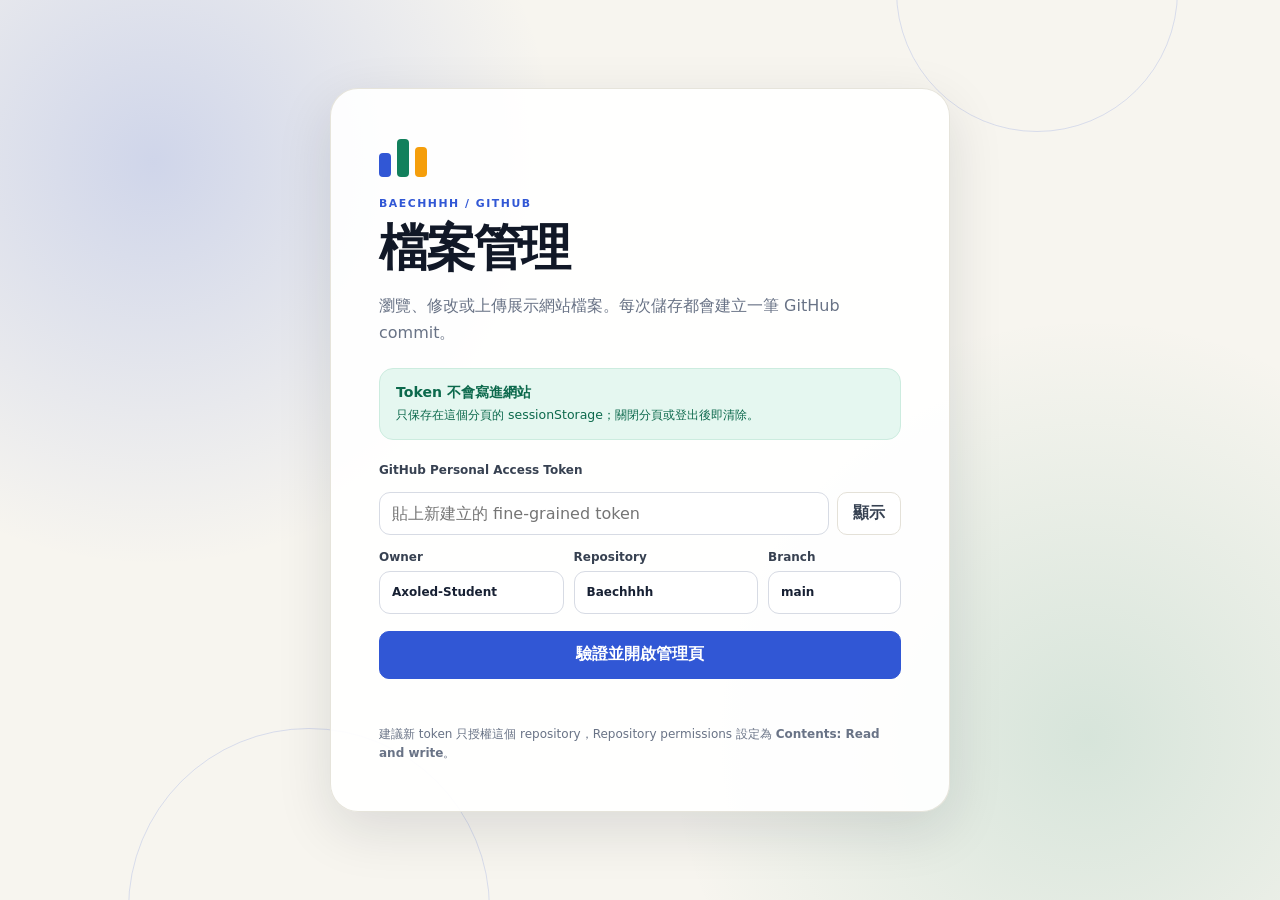
==== admin.html @ 0e169d25 "Add secure GitHub file manager" ====
<!doctype html>
<html lang="zh-Hant">
  <head>
    <meta charset="utf-8" />
    <meta name="viewport" content="width=device-width, initial-scale=1" />
    <meta name="referrer" content="no-referrer" />
    <meta
      http-equiv="Content-Security-Policy"
      content="default-src 'self'; connect-src https://api.github.com; img-src 'self' data: https://avatars.githubusercontent.com https://raw.githubusercontent.com; media-src 'self' https://raw.githubusercontent.com; style-src 'self'; script-src 'self'; base-uri 'none'; form-action 'none'; object-src 'none'"
    />
    <meta name="theme-color" content="#111827" />
    <title>Baechhhh 檔案管理</title>
    <meta name="description" content="安全地瀏覽、編輯與上傳 GitHub 倉庫檔案。" />
    <link rel="stylesheet" href="admin.css" />
    <script src="admin.js" defer></script>
  </head>
  <body>
    <div class="toast" id="toast" role="status" aria-live="polite"></div>

    <section class="auth-view" id="authView" aria-labelledby="authTitle">
      <div class="auth-card">
        <div class="brand-mark" aria-hidden="true"><i></i><i></i><i></i></div>
        <p class="eyebrow">BAECHHHH / GITHUB</p>
        <h1 id="authTitle">檔案管理</h1>
        <p class="auth-intro">瀏覽、修改或上傳展示網站檔案。每次儲存都會建立一筆 GitHub commit。</p>

        <div class="security-note">
          <strong>Token 不會寫進網站</strong>
          <span>只保存在這個分頁的 sessionStorage；關閉分頁或登出後即清除。</span>
        </div>

        <form id="authForm" class="auth-form">
          <label for="tokenInput">GitHub Personal Access Token</label>
          <div class="secret-field">
            <input
              id="tokenInput"
              type="password"
              autocomplete="off"
              autocapitalize="none"
              spellcheck="false"
              placeholder="貼上新建立的 fine-grained token"
              required
            />
            <button id="toggleTokenButton" class="quiet-button" type="button" aria-label="顯示或隱藏 token">顯示</button>
          </div>

          <div class="repo-grid">
            <label>
              Owner
              <input id="ownerInput" value="Axoled-Student" autocomplete="off" required />
            </label>
            <label>
              Repository
              <input id="repoInput" value="Baechhhh" autocomplete="off" required />
            </label>
            <label>
              Branch
              <input id="branchInput" value="main" autocomplete="off" required />
            </label>
          </div>

          <button class="primary-button auth-button" id="connectButton" type="submit">
            驗證並開啟管理頁
          </button>
          <p class="form-error" id="authError" role="alert"></p>
        </form>

        <p class="permission-hint">
          建議新 token 只授權這個 repository，Repository permissions 設定為
          <strong>Contents: Read and write</strong>。
        </p>
      </div>
    </section>

    <main class="workspace" id="workspace" hidden>
      <header class="appbar">
        <div class="appbar-title">
          <div class="mini-mark" aria-hidden="true"></div>
          <div>
            <p>GitHub 檔案管理</p>
            <strong id="repoLabel">Axoled-Student/Baechhhh</strong>
          </div>
          <span class="branch-pill" id="branchLabel">main</span>
        </div>

        <div class="account-area">
          <div class="account" id="account">
            <img id="accountAvatar" alt="" />
            <span id="accountName">已連線</span>
          </div>
          <button class="secondary-button" id="refreshButton" type="button">重新整理</button>
          <button class="danger-quiet-button" id="logoutButton" type="button">登出並清除 Token</button>
        </div>
      </header>

      <div class="workspace-grid">
        <aside class="file-panel" aria-labelledby="filesTitle">
          <div class="panel-heading">
            <div>
              <p class="eyebrow">REPOSITORY</p>
              <h2 id="filesTitle">檔案</h2>
            </div>
            <span id="fileCount">0</span>
          </div>
          <label class="search-field">
            <span class="sr-only">搜尋檔案</span>
            <input id="fileSearch" type="search" placeholder="搜尋路徑…" autocomplete="off" />
          </label>
          <div class="file-list" id="fileList" role="listbox" aria-label="倉庫檔案"></div>
        </aside>

        <section class="editor-panel" aria-labelledby="editorTitle">
          <div class="editor-header">
            <div class="file-identity">
              <p class="eyebrow">SELECTED FILE</p>
              <h2 id="editorTitle">選擇一個檔案</h2>
              <span id="fileMeta">從左側清單開啟文字檔，或在右側上傳新檔案。</span>
            </div>
            <a class="secondary-button link-button" id="rawLink" href="#" target="_blank" rel="noreferrer" hidden>開啟原始檔</a>
          </div>

          <div class="empty-editor" id="emptyEditor">
            <div class="empty-icon" aria-hidden="true"><i></i></div>
            <strong>尚未選擇檔案</strong>
            <span>文字檔可以直接編輯；影片與圖片可以預覽及取代。</span>
          </div>

          <div class="editor-work" id="editorWork" hidden>
            <textarea id="textEditor" spellcheck="false" aria-label="檔案內容"></textarea>

            <div class="binary-preview" id="binaryPreview" hidden>
              <video id="videoPreview" controls playsinline hidden></video>
              <img id="imagePreview" alt="檔案預覽" hidden />
              <div class="binary-copy">
                <strong>這不是可直接編輯的文字檔</strong>
                <span>可使用右側「上傳／取代」選擇新檔並填入相同路徑。</span>
              </div>
            </div>

            <div class="commit-row" id="editCommitRow">
              <label>
                Commit 訊息
                <input id="editCommitMessage" placeholder="Update file" autocomplete="off" />
              </label>
              <button class="primary-button" id="saveButton" type="button">儲存到 GitHub</button>
            </div>
          </div>
        </section>

        <aside class="upload-panel" aria-labelledby="uploadTitle">
          <div class="panel-heading">
            <div>
              <p class="eyebrow">UPLOAD</p>
              <h2 id="uploadTitle">上傳／取代</h2>
            </div>
          </div>

          <label class="drop-zone" id="dropZone" for="uploadFileInput">
            <input id="uploadFileInput" type="file" />
            <span class="upload-symbol" aria-hidden="true">↑</span>
            <strong>選擇檔案</strong>
            <small>或將檔案拖曳到這裡</small>
          </label>
          <p class="selected-upload" id="selectedUpload">尚未選擇檔案</p>

          <label class="field-stack">
            GitHub 目標路徑
            <input id="uploadPath" placeholder="assets/videos/node-1.mp4" autocomplete="off" />
          </label>

          <label class="field-stack">
            Commit 訊息
            <input id="uploadCommitMessage" placeholder="Upload file" autocomplete="off" />
          </label>

          <div class="upload-warning" id="uploadWarning">
            GitHub API 不支援超過 100 MB 的單一檔案；大檔案上傳期間請勿關閉分頁。
          </div>

          <button class="primary-button upload-button" id="uploadButton" type="button" disabled>
            上傳到 GitHub
          </button>
          <div class="progress" id="uploadProgress" hidden>
            <i></i><span id="uploadProgressText">準備上傳…</span>
          </div>
        </aside>
      </div>
    </main>

    <dialog id="confirmDialog" class="confirm-dialog">
      <div class="dialog-content">
        <p class="eyebrow">CONFIRM COMMIT</p>
        <h2 id="confirmTitle">確認寫入 GitHub？</h2>
        <p id="confirmText"></p>
        <div class="dialog-actions">
          <button class="secondary-button" id="cancelConfirmButton" type="button">取消</button>
          <button class="primary-button" id="confirmActionButton" type="button">確認提交</button>
        </div>
      </div>
    </dialog>
  </body>
</html>
---- admin.css ----
:root {
  color-scheme: light;
  --navy: #111827;
  --navy-soft: #1f2937;
  --paper: #f7f5ef;
  --panel: #ffffff;
  --line: #e4e1d8;
  --ink: #172033;
  --muted: #697386;
  --blue: #3157d5;
  --blue-dark: #2342a8;
  --blue-soft: #e8edff;
  --green: #12805c;
  --green-soft: #e5f7f0;
  --amber: #a85c08;
  --amber-soft: #fff4dc;
  --red: #b4233c;
  --red-soft: #ffeaee;
  --shadow: 0 18px 55px rgba(17, 24, 39, 0.12);
}

* {
  box-sizing: border-box;
}

html,
body {
  min-height: 100%;
  margin: 0;
}

body {
  color: var(--ink);
  background: var(--paper);
  font-family: Inter, "Noto Sans TC", "Microsoft JhengHei", system-ui, sans-serif;
}

button,
input,
textarea {
  font: inherit;
}

button,
label,
a {
  -webkit-tap-highlight-color: transparent;
}

[hidden] {
  display: none !important;
}

.sr-only {
  position: absolute;
  width: 1px;
  height: 1px;
  padding: 0;
  margin: -1px;
  overflow: hidden;
  clip: rect(0, 0, 0, 0);
  white-space: nowrap;
  border: 0;
}

.eyebrow {
  margin: 0 0 5px;
  color: var(--blue);
  font-size: 0.68rem;
  font-weight: 850;
  letter-spacing: 0.14em;
}

.auth-view {
  position: relative;
  display: grid;
  min-height: 100vh;
  place-items: center;
  padding: 32px 20px;
  overflow: hidden;
  background:
    radial-gradient(circle at 12% 18%, rgba(49, 87, 213, 0.2), transparent 30%),
    radial-gradient(circle at 85% 82%, rgba(18, 128, 92, 0.14), transparent 32%),
    var(--paper);
}

.auth-view::before,
.auth-view::after {
  content: "";
  position: absolute;
  width: 280px;
  height: 280px;
  border: 1px solid rgba(49, 87, 213, 0.16);
  border-radius: 50%;
}

.auth-view::before {
  top: -150px;
  right: 8%;
}

.auth-view::after {
  bottom: -190px;
  left: 10%;
  width: 360px;
  height: 360px;
}

.auth-card {
  position: relative;
  z-index: 1;
  width: min(620px, 100%);
  padding: clamp(28px, 5vw, 48px);
  border: 1px solid rgba(228, 225, 216, 0.9);
  border-radius: 28px;
  background: rgba(255, 255, 255, 0.93);
  box-shadow: var(--shadow);
}

.brand-mark {
  display: flex;
  gap: 6px;
  align-items: flex-end;
  height: 40px;
  margin-bottom: 20px;
}

.brand-mark i {
  display: block;
  width: 12px;
  border-radius: 4px;
  background: var(--blue);
}

.brand-mark i:nth-child(1) { height: 24px; }
.brand-mark i:nth-child(2) { height: 38px; background: var(--green); }
.brand-mark i:nth-child(3) { height: 30px; background: #f59e0b; }

.auth-card h1 {
  margin: 0;
  color: var(--navy);
  font-size: clamp(2rem, 6vw, 3.1rem);
  letter-spacing: -0.055em;
}

.auth-intro {
  max-width: 500px;
  margin: 10px 0 22px;
  color: var(--muted);
  line-height: 1.7;
}

.security-note {
  display: grid;
  gap: 3px;
  padding: 14px 16px;
  border: 1px solid #ccecdf;
  border-radius: 14px;
  color: #0c694c;
  background: var(--green-soft);
}

.security-note strong {
  font-size: 0.88rem;
}

.security-note span {
  font-size: 0.78rem;
  line-height: 1.55;
}

.auth-form {
  display: grid;
  gap: 15px;
  margin-top: 23px;
}

.auth-form > label,
.repo-grid label,
.field-stack,
.commit-row label {
  display: grid;
  gap: 7px;
  color: #374151;
  font-size: 0.75rem;
  font-weight: 750;
}

input,
textarea {
  width: 100%;
  border: 1px solid #d7dbe4;
  border-radius: 11px;
  outline: none;
  color: var(--ink);
  background: #fff;
  transition: border-color 150ms ease, box-shadow 150ms ease;
}

input {
  min-height: 43px;
  padding: 0 12px;
}

input:focus,
textarea:focus {
  border-color: var(--blue);
  box-shadow: 0 0 0 3px rgba(49, 87, 213, 0.12);
}

.secret-field {
  display: grid;
  grid-template-columns: 1fr auto;
  gap: 8px;
}

.repo-grid {
  display: grid;
  grid-template-columns: 1fr 1fr 0.72fr;
  gap: 10px;
}

.primary-button,
.secondary-button,
.danger-quiet-button,
.quiet-button {
  display: inline-flex;
  min-height: 40px;
  align-items: center;
  justify-content: center;
  padding: 0 15px;
  border-radius: 10px;
  font-weight: 780;
  cursor: pointer;
  transition: transform 130ms ease, opacity 130ms ease, background 130ms ease;
}

.primary-button {
  border: 1px solid var(--blue);
  color: #fff;
  background: var(--blue);
}

.primary-button:hover {
  background: var(--blue-dark);
}

.secondary-button,
.quiet-button {
  border: 1px solid var(--line);
  color: #364152;
  background: #fff;
}

.danger-quiet-button {
  border: 1px solid transparent;
  color: var(--red);
  background: transparent;
}

.primary-button:active,
.secondary-button:active,
.danger-quiet-button:active,
.quiet-button:active {
  transform: translateY(1px);
}

button:disabled {
  cursor: not-allowed;
  opacity: 0.52;
}

.auth-button {
  min-height: 48px;
  margin-top: 2px;
}

.form-error {
  min-height: 1.35em;
  margin: -4px 0 0;
  color: var(--red);
  font-size: 0.78rem;
}

.permission-hint {
  margin: 18px 0 0;
  color: var(--muted);
  font-size: 0.75rem;
  line-height: 1.6;
}

.workspace {
  min-height: 100vh;
}

.appbar {
  display: flex;
  min-height: 76px;
  align-items: center;
  justify-content: space-between;
  gap: 20px;
  padding: 12px 22px;
  border-bottom: 1px solid var(--line);
  background: rgba(255, 255, 255, 0.92);
  backdrop-filter: blur(16px);
}

.appbar-title,
.account-area,
.account {
  display: flex;
  align-items: center;
}

.appbar-title {
  gap: 11px;
}

.appbar-title p {
  margin: 0;
  color: var(--muted);
  font-size: 0.66rem;
  font-weight: 740;
}

.appbar-title strong {
  display: block;
  margin-top: 2px;
  color: var(--navy);
  font-size: 0.98rem;
}

.mini-mark {
  width: 28px;
  height: 28px;
  border: 7px solid var(--blue);
  border-top-color: var(--green);
  border-radius: 9px;
  transform: rotate(12deg);
}

.branch-pill {
  padding: 5px 9px;
  border-radius: 999px;
  color: var(--blue);
  background: var(--blue-soft);
  font-size: 0.68rem;
  font-weight: 800;
}

.account-area {
  gap: 8px;
}

.account {
  gap: 8px;
  margin-right: 5px;
  color: #374151;
  font-size: 0.78rem;
  font-weight: 700;
}

.account img {
  width: 32px;
  height: 32px;
  border-radius: 50%;
  background: var(--line);
}

.workspace-grid {
  display: grid;
  grid-template-columns: minmax(230px, 0.75fr) minmax(440px, 2fr) minmax(260px, 0.9fr);
  height: calc(100vh - 77px);
  min-height: 620px;
}

.file-panel,
.editor-panel,
.upload-panel {
  min-width: 0;
  background: var(--panel);
}

.file-panel,
.upload-panel {
  padding: 22px 18px;
}

.file-panel {
  display: flex;
  flex-direction: column;
  border-right: 1px solid var(--line);
}

.upload-panel {
  border-left: 1px solid var(--line);
}

.panel-heading,
.editor-header {
  display: flex;
  align-items: flex-start;
  justify-content: space-between;
  gap: 12px;
}

.panel-heading h2,
.editor-header h2 {
  margin: 0;
  color: var(--navy);
  font-size: 1.16rem;
  letter-spacing: -0.025em;
}

.panel-heading > span {
  min-width: 28px;
  padding: 5px 8px;
  border-radius: 999px;
  color: var(--muted);
  text-align: center;
  background: #f0f1f4;
  font-size: 0.68rem;
  font-weight: 800;
}

.search-field {
  display: block;
  margin: 17px 0 12px;
}

.search-field input {
  min-height: 39px;
  background: #f8f9fb;
}

.file-list {
  flex: 1;
  min-height: 0;
  overflow: auto;
  overscroll-behavior: contain;
}

.file-item {
  display: grid;
  width: 100%;
  gap: 4px;
  padding: 10px 10px;
  border: 0;
  border-radius: 9px;
  color: #344054;
  text-align: left;
  background: transparent;
  cursor: pointer;
}

.file-item:hover {
  background: #f5f6f8;
}

.file-item.selected {
  color: var(--blue-dark);
  background: var(--blue-soft);
}

.file-item strong {
  overflow: hidden;
  font-size: 0.76rem;
  text-overflow: ellipsis;
  white-space: nowrap;
}

.file-item small {
  color: #8b94a5;
  font-size: 0.63rem;
}

.list-message {
  padding: 22px 8px;
  color: var(--muted);
  font-size: 0.75rem;
  line-height: 1.6;
  text-align: center;
}

.editor-panel {
  display: flex;
  flex-direction: column;
  min-height: 0;
  background: #fbfbfc;
}

.editor-header {
  min-height: 95px;
  padding: 19px 22px 16px;
  border-bottom: 1px solid var(--line);
  background: #fff;
}

.file-identity {
  min-width: 0;
}

.file-identity h2 {
  overflow: hidden;
  text-overflow: ellipsis;
  white-space: nowrap;
}

.file-identity > span {
  display: block;
  margin-top: 5px;
  color: var(--muted);
  font-size: 0.7rem;
}

.link-button {
  flex: 0 0 auto;
  text-decoration: none;
}

.empty-editor {
  display: grid;
  flex: 1;
  place-content: center;
  justify-items: center;
  gap: 7px;
  min-height: 300px;
  padding: 30px;
  color: var(--muted);
  text-align: center;
}

.empty-editor strong {
  color: #4b5565;
}

.empty-editor span {
  max-width: 360px;
  font-size: 0.76rem;
  line-height: 1.55;
}

.empty-icon {
  position: relative;
  width: 52px;
  height: 62px;
  margin-bottom: 8px;
  border: 3px solid #bec5d0;
  border-radius: 8px;
}

.empty-icon::before,
.empty-icon::after,
.empty-icon i {
  content: "";
  position: absolute;
  left: 10px;
  width: 27px;
  height: 3px;
  border-radius: 2px;
  background: #bec5d0;
}

.empty-icon::before { top: 17px; }
.empty-icon::after { top: 28px; }
.empty-icon i { top: 39px; }

.editor-work {
  display: flex;
  flex: 1;
  min-height: 0;
  flex-direction: column;
}

#textEditor {
  flex: 1;
  min-height: 300px;
  padding: 20px 22px;
  border: 0;
  border-radius: 0;
  resize: none;
  color: #202939;
  background: #fbfbfc;
  box-shadow: none;
  font-family: "Cascadia Code", "SFMono-Regular", Consolas, monospace;
  font-size: 0.82rem;
  line-height: 1.65;
  tab-size: 2;
}

.binary-preview {
  display: grid;
  flex: 1;
  min-height: 0;
  place-content: center;
  justify-items: center;
  gap: 18px;
  padding: 24px;
  overflow: auto;
}

.binary-preview video,
.binary-preview img {
  display: block;
  max-width: min(760px, 100%);
  max-height: 56vh;
  border-radius: 14px;
  background: var(--navy);
  box-shadow: 0 14px 34px rgba(17, 24, 39, 0.14);
}

.binary-copy {
  display: grid;
  gap: 4px;
  text-align: center;
}

.binary-copy span {
  color: var(--muted);
  font-size: 0.74rem;
}

.commit-row {
  display: grid;
  grid-template-columns: 1fr auto;
  gap: 12px;
  align-items: end;
  padding: 14px 18px;
  border-top: 1px solid var(--line);
  background: #fff;
}

.commit-row .primary-button {
  min-height: 43px;
}

.drop-zone {
  display: grid;
  min-height: 150px;
  place-content: center;
  justify-items: center;
  gap: 4px;
  margin-top: 17px;
  padding: 18px;
  border: 1.5px dashed #b7c0d1;
  border-radius: 14px;
  color: #4b5565;
  text-align: center;
  background: #fafbfc;
  cursor: pointer;
  transition: border-color 150ms ease, background 150ms ease;
}

.drop-zone:hover,
.drop-zone.dragging {
  border-color: var(--blue);
  background: var(--blue-soft);
}

.drop-zone input {
  display: none;
}

.drop-zone small {
  color: var(--muted);
}

.upload-symbol {
  display: grid;
  width: 36px;
  height: 36px;
  place-items: center;
  margin-bottom: 5px;
  border-radius: 50%;
  color: var(--blue);
  background: var(--blue-soft);
  font-size: 1.2rem;
  font-weight: 900;
}

.selected-upload {
  min-height: 34px;
  margin: 9px 0 12px;
  padding: 8px 10px;
  border-radius: 8px;
  overflow: hidden;
  color: var(--muted);
  background: #f3f4f6;
  font-size: 0.68rem;
  text-overflow: ellipsis;
  white-space: nowrap;
}

.field-stack {
  margin-top: 13px;
}

.upload-warning {
  margin-top: 15px;
  padding: 10px 11px;
  border-radius: 9px;
  color: var(--amber);
  background: var(--amber-soft);
  font-size: 0.68rem;
  line-height: 1.5;
}

.upload-button {
  width: 100%;
  min-height: 45px;
  margin-top: 15px;
}

.progress {
  display: flex;
  gap: 8px;
  align-items: center;
  margin-top: 11px;
  color: var(--blue);
  font-size: 0.7rem;
  font-weight: 750;
}

.progress i {
  width: 14px;
  height: 14px;
  border: 2px solid #c7d2fe;
  border-top-color: var(--blue);
  border-radius: 50%;
  animation: spin 700ms linear infinite;
}

.toast {
  position: fixed;
  z-index: 100;
  top: 18px;
  left: 50%;
  max-width: min(520px, calc(100vw - 32px));
  padding: 11px 15px;
  border-radius: 10px;
  color: #fff;
  background: var(--navy);
  box-shadow: 0 12px 30px rgba(17, 24, 39, 0.24);
  opacity: 0;
  pointer-events: none;
  transform: translate(-50%, -12px);
  transition: opacity 180ms ease, transform 180ms ease;
  font-size: 0.78rem;
}

.toast.show {
  opacity: 1;
  transform: translate(-50%, 0);
}

.toast.error {
  background: var(--red);
}

.confirm-dialog {
  width: min(440px, calc(100vw - 32px));
  padding: 0;
  border: 0;
  border-radius: 18px;
  color: var(--ink);
  background: #fff;
  box-shadow: 0 24px 70px rgba(17, 24, 39, 0.3);
}

.confirm-dialog::backdrop {
  background: rgba(17, 24, 39, 0.58);
  backdrop-filter: blur(4px);
}

.dialog-content {
  padding: 25px;
}

.confirm-dialog h2 {
  margin: 0;
  color: var(--navy);
  font-size: 1.35rem;
}

.confirm-dialog p:not(.eyebrow) {
  color: var(--muted);
  font-size: 0.8rem;
  line-height: 1.65;
}

.dialog-actions {
  display: flex;
  justify-content: flex-end;
  gap: 9px;
  margin-top: 20px;
}

@keyframes spin {
  to { transform: rotate(360deg); }
}

@media (max-width: 1050px) {
  .workspace-grid {
    grid-template-columns: 230px 1fr;
    height: auto;
    min-height: calc(100vh - 77px);
  }

  .upload-panel {
    grid-column: 1 / -1;
    border-top: 1px solid var(--line);
    border-left: 0;
  }
}

@media (max-width: 720px) {
  .repo-grid {
    grid-template-columns: 1fr;
  }

  .appbar {
    align-items: flex-start;
    flex-direction: column;
  }

  .account-area {
    width: 100%;
    flex-wrap: wrap;
  }

  .account {
    margin-right: auto;
  }

  .workspace-grid {
    display: block;
  }

  .file-panel {
    max-height: 420px;
    border-right: 0;
    border-bottom: 1px solid var(--line);
  }

  .editor-panel {
    min-height: 650px;
  }

  .commit-row {
    grid-template-columns: 1fr;
  }
}

@media (prefers-reduced-motion: reduce) {
  *,
  *::before,
  *::after {
    scroll-behavior: auto !important;
    transition-duration: 0.01ms !important;
    animation-duration: 0.01ms !important;
    animation-iteration-count: 1 !important;
  }
}
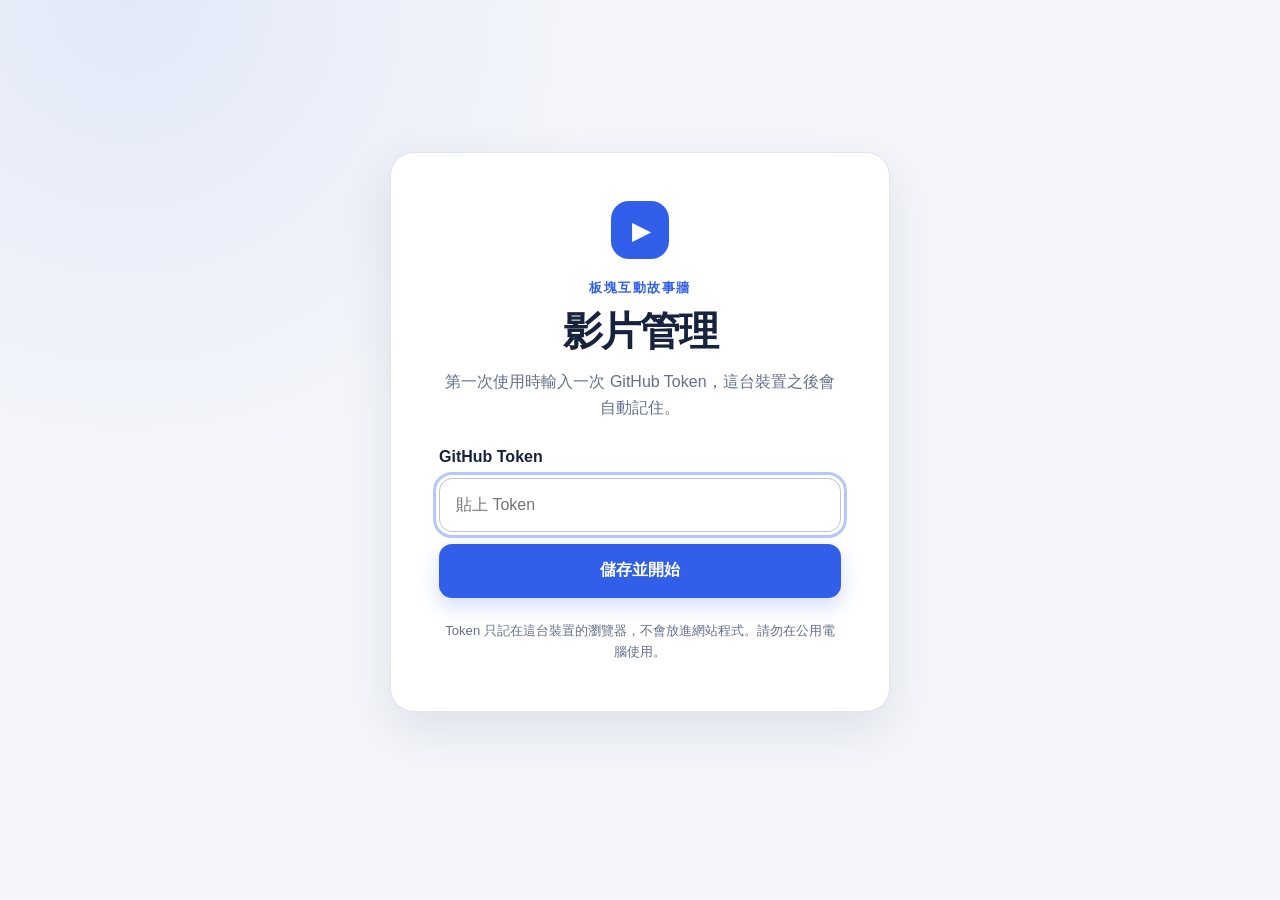
==== commit 8ddc149f: "Simplify video upload manager" ====
--- a/admin.html
+++ b/admin.html
@@ -1,202 +1,125 @@
 <!doctype html>
 <html lang="zh-Hant">
   <head>
-    <meta charset="utf-8" />
-    <meta name="viewport" content="width=device-width, initial-scale=1" />
-    <meta name="referrer" content="no-referrer" />
-    <meta
-      http-equiv="Content-Security-Policy"
-      content="default-src 'self'; connect-src https://api.github.com; img-src 'self' data: https://avatars.githubusercontent.com https://raw.githubusercontent.com; media-src 'self' https://raw.githubusercontent.com; style-src 'self'; script-src 'self'; base-uri 'none'; form-action 'none'; object-src 'none'"
-    />
-    <meta name="theme-color" content="#111827" />
-    <title>Baechhhh 檔案管理</title>
-    <meta name="description" content="安全地瀏覽、編輯與上傳 GitHub 倉庫檔案。" />
-    <link rel="stylesheet" href="admin.css" />
-    <script src="admin.js" defer></script>
+    <meta charset="utf-8">
+    <meta name="viewport" content="width=device-width, initial-scale=1, viewport-fit=cover">
+    <meta name="robots" content="noindex, nofollow">
+    <meta name="referrer" content="no-referrer">
+    <meta http-equiv="Content-Security-Policy" content="default-src 'self'; connect-src 'self' https://api.github.com; img-src 'self' data:; media-src 'self' blob: https://raw.githubusercontent.com; style-src 'self'; script-src 'self'; base-uri 'none'; form-action 'none'; frame-ancestors 'none'">
+    <title>更新展示影片</title>
+    <link rel="stylesheet" href="admin.css?v=2">
+    <script src="admin.js?v=2" defer></script>
   </head>
   <body>
-    <div class="toast" id="toast" role="status" aria-live="polite"></div>
+    <div class="page-shell">
+      <section id="bootScreen" class="center-card" aria-live="polite">
+        <div class="spinner" aria-hidden="true"></div>
+        <p>正在開啟影片管理…</p>
+      </section>
 
-    <section class="auth-view" id="authView" aria-labelledby="authTitle">
-      <div class="auth-card">
-        <div class="brand-mark" aria-hidden="true"><i></i><i></i><i></i></div>
-        <p class="eyebrow">BAECHHHH / GITHUB</p>
-        <h1 id="authTitle">檔案管理</h1>
-        <p class="auth-intro">瀏覽、修改或上傳展示網站檔案。每次儲存都會建立一筆 GitHub commit。</p>
+      <section id="tokenScreen" class="center-card" hidden>
+        <div class="brand-mark" aria-hidden="true">▶</div>
+        <p class="eyebrow">板塊互動故事牆</p>
+        <h1>影片管理</h1>
+        <p class="lead">第一次使用時輸入一次 GitHub Token，這台裝置之後會自動記住。</p>
 
-        <div class="security-note">
-          <strong>Token 不會寫進網站</strong>
-          <span>只保存在這個分頁的 sessionStorage；關閉分頁或登出後即清除。</span>
-        </div>
+        <form id="tokenForm" class="token-form">
+          <label for="tokenInput">GitHub Token</label>
+          <input
+            id="tokenInput"
+            name="token"
+            type="password"
+            autocomplete="off"
+            autocapitalize="none"
+            spellcheck="false"
+            placeholder="貼上 Token"
+            required
+          >
+          <button id="saveTokenButton" class="primary-button" type="submit">儲存並開始</button>
+        </form>
 
-        <form id="authForm" class="auth-form">
-          <label for="tokenInput">GitHub Personal Access Token</label>
-          <div class="secret-field">
-            <input
-              id="tokenInput"
-              type="password"
-              autocomplete="off"
-              autocapitalize="none"
-              spellcheck="false"
-              placeholder="貼上新建立的 fine-grained token"
-              required
-            />
-            <button id="toggleTokenButton" class="quiet-button" type="button" aria-label="顯示或隱藏 token">顯示</button>
+        <p id="tokenMessage" class="message" role="alert" hidden></p>
+        <p class="privacy-note">Token 只記在這台裝置的瀏覽器，不會放進網站程式。請勿在公用電腦使用。</p>
+      </section>
+
+      <main id="managerScreen" class="manager" hidden>
+        <header class="topbar">
+          <div>
+            <p class="eyebrow">板塊互動故事牆</p>
+            <h1>更新展示影片</h1>
+          </div>
+          <button id="changeTokenButton" class="text-button" type="button">更換 Token</button>
+        </header>
+
+        <p class="intro">選好要更換的編號，再選擇新影片並上傳。</p>
+
+        <section class="step-card" aria-labelledby="choose-node-title">
+          <div class="step-heading">
+            <span class="step-number" aria-hidden="true">1</span>
+            <div>
+              <h2 id="choose-node-title">選擇要換第幾個影片</h2>
+              <p>影片編號會對應牆上的三個板塊。</p>
+            </div>
           </div>
 
-          <div class="repo-grid">
-            <label>
-              Owner
-              <input id="ownerInput" value="Axoled-Student" autocomplete="off" required />
-            </label>
-            <label>
-              Repository
-              <input id="repoInput" value="Baechhhh" autocomplete="off" required />
-            </label>
-            <label>
-              Branch
-              <input id="branchInput" value="main" autocomplete="off" required />
-            </label>
-          </div>
+          <fieldset class="node-picker">
+            <legend class="visually-hidden">選擇影片編號</legend>
+            <input id="node1" type="radio" name="node" value="1" checked>
+            <label for="node1"><span>1</span>影片 1</label>
+            <input id="node2" type="radio" name="node" value="2">
+            <label for="node2"><span>2</span>影片 2</label>
+            <input id="node3" type="radio" name="node" value="3">
+            <label for="node3"><span>3</span>影片 3</label>
+          </fieldset>
 
-          <button class="primary-button auth-button" id="connectButton" type="submit">
-            驗證並開啟管理頁
-          </button>
-          <p class="form-error" id="authError" role="alert"></p>
-        </form>
-
-        <p class="permission-hint">
-          建議新 token 只授權這個 repository，Repository permissions 設定為
-          <strong>Contents: Read and write</strong>。
-        </p>
-      </div>
-    </section>
-
-    <main class="workspace" id="workspace" hidden>
-      <header class="appbar">
-        <div class="appbar-title">
-          <div class="mini-mark" aria-hidden="true"></div>
-          <div>
-            <p>GitHub 檔案管理</p>
-            <strong id="repoLabel">Axoled-Student/Baechhhh</strong>
-          </div>
-          <span class="branch-pill" id="branchLabel">main</span>
-        </div>
-
-        <div class="account-area">
-          <div class="account" id="account">
-            <img id="accountAvatar" alt="" />
-            <span id="accountName">已連線</span>
-          </div>
-          <button class="secondary-button" id="refreshButton" type="button">重新整理</button>
-          <button class="danger-quiet-button" id="logoutButton" type="button">登出並清除 Token</button>
-        </div>
-      </header>
-
-      <div class="workspace-grid">
-        <aside class="file-panel" aria-labelledby="filesTitle">
-          <div class="panel-heading">
-            <div>
-              <p class="eyebrow">REPOSITORY</p>
-              <h2 id="filesTitle">檔案</h2>
+          <div class="current-video">
+            <div class="section-label-row">
+              <p>目前的影片 <strong id="currentNodeLabel">1</strong></p>
+              <span id="currentVideoInfo" class="file-info">讀取中…</span>
             </div>
-            <span id="fileCount">0</span>
-          </div>
-          <label class="search-field">
-            <span class="sr-only">搜尋檔案</span>
-            <input id="fileSearch" type="search" placeholder="搜尋路徑…" autocomplete="off" />
-          </label>
-          <div class="file-list" id="fileList" role="listbox" aria-label="倉庫檔案"></div>
-        </aside>
-
-        <section class="editor-panel" aria-labelledby="editorTitle">
-          <div class="editor-header">
-            <div class="file-identity">
-              <p class="eyebrow">SELECTED FILE</p>
-              <h2 id="editorTitle">選擇一個檔案</h2>
-              <span id="fileMeta">從左側清單開啟文字檔，或在右側上傳新檔案。</span>
-            </div>
-            <a class="secondary-button link-button" id="rawLink" href="#" target="_blank" rel="noreferrer" hidden>開啟原始檔</a>
-          </div>
-
-          <div class="empty-editor" id="emptyEditor">
-            <div class="empty-icon" aria-hidden="true"><i></i></div>
-            <strong>尚未選擇檔案</strong>
-            <span>文字檔可以直接編輯；影片與圖片可以預覽及取代。</span>
-          </div>
-
-          <div class="editor-work" id="editorWork" hidden>
-            <textarea id="textEditor" spellcheck="false" aria-label="檔案內容"></textarea>
-
-            <div class="binary-preview" id="binaryPreview" hidden>
-              <video id="videoPreview" controls playsinline hidden></video>
-              <img id="imagePreview" alt="檔案預覽" hidden />
-              <div class="binary-copy">
-                <strong>這不是可直接編輯的文字檔</strong>
-                <span>可使用右側「上傳／取代」選擇新檔並填入相同路徑。</span>
-              </div>
-            </div>
-
-            <div class="commit-row" id="editCommitRow">
-              <label>
-                Commit 訊息
-                <input id="editCommitMessage" placeholder="Update file" autocomplete="off" />
-              </label>
-              <button class="primary-button" id="saveButton" type="button">儲存到 GitHub</button>
-            </div>
+            <video id="currentVideo" controls playsinline preload="metadata"></video>
+            <p id="currentVideoMissing" class="empty-message" hidden>這個位置目前沒有影片，可以直接上傳。</p>
           </div>
         </section>
 
-        <aside class="upload-panel" aria-labelledby="uploadTitle">
-          <div class="panel-heading">
+        <section class="step-card" aria-labelledby="choose-file-title">
+          <div class="step-heading">
+            <span class="step-number" aria-hidden="true">2</span>
             <div>
-              <p class="eyebrow">UPLOAD</p>
-              <h2 id="uploadTitle">上傳／取代</h2>
+              <h2 id="choose-file-title">選擇新的 MP4 影片</h2>
+              <p>選完後會先在下方預覽，不會立刻上傳。</p>
             </div>
           </div>
 
-          <label class="drop-zone" id="dropZone" for="uploadFileInput">
-            <input id="uploadFileInput" type="file" />
-            <span class="upload-symbol" aria-hidden="true">↑</span>
-            <strong>選擇檔案</strong>
-            <small>或將檔案拖曳到這裡</small>
-          </label>
-          <p class="selected-upload" id="selectedUpload">尚未選擇檔案</p>
+          <input id="videoFileInput" class="file-input" type="file" accept="video/mp4,.mp4">
+          <label class="file-button" for="videoFileInput">選擇影片</label>
+          <p id="selectedFileName" class="selected-file">尚未選擇影片</p>
 
-          <label class="field-stack">
-            GitHub 目標路徑
-            <input id="uploadPath" placeholder="assets/videos/node-1.mp4" autocomplete="off" />
-          </label>
+          <div id="newVideoPanel" class="new-video" hidden>
+            <p>新影片預覽</p>
+            <video id="newVideo" controls playsinline preload="metadata"></video>
+          </div>
+        </section>
 
-          <label class="field-stack">
-            Commit 訊息
-            <input id="uploadCommitMessage" placeholder="Upload file" autocomplete="off" />
-          </label>
-
-          <div class="upload-warning" id="uploadWarning">
-            GitHub API 不支援超過 100 MB 的單一檔案；大檔案上傳期間請勿關閉分頁。
+        <section class="step-card upload-step" aria-labelledby="upload-title">
+          <div class="step-heading">
+            <span class="step-number" aria-hidden="true">3</span>
+            <div>
+              <h2 id="upload-title">上傳並替換</h2>
+              <p id="uploadSummary">新影片會替換「影片 1」。</p>
+            </div>
           </div>
 
-          <button class="primary-button upload-button" id="uploadButton" type="button" disabled>
-            上傳到 GitHub
+          <button id="uploadButton" class="primary-button upload-button" type="button" disabled>
+            上傳並替換影片 1
           </button>
-          <div class="progress" id="uploadProgress" hidden>
-            <i></i><span id="uploadProgressText">準備上傳…</span>
-          </div>
-        </aside>
-      </div>
-    </main>
+          <p id="uploadMessage" class="message" role="status" aria-live="polite" hidden></p>
+        </section>
 
-    <dialog id="confirmDialog" class="confirm-dialog">
-      <div class="dialog-content">
-        <p class="eyebrow">CONFIRM COMMIT</p>
-        <h2 id="confirmTitle">確認寫入 GitHub？</h2>
-        <p id="confirmText"></p>
-        <div class="dialog-actions">
-          <button class="secondary-button" id="cancelConfirmButton" type="button">取消</button>
-          <button class="primary-button" id="confirmActionButton" type="button">確認提交</button>
-        </div>
-      </div>
-    </dialog>
+        <p class="footer-note">上傳完成後，牆內 iPad 最晚約 5 分鐘會取得新影片。</p>
+      </main>
+    </div>
+
+    <noscript>此管理頁需要啟用 JavaScript。</noscript>
   </body>
 </html>
--- a/admin.css
+++ b/admin.css
@@ -1,57 +1,415 @@
 :root {
   color-scheme: light;
-  --navy: #111827;
-  --navy-soft: #1f2937;
-  --paper: #f7f5ef;
-  --panel: #ffffff;
-  --line: #e4e1d8;
-  --ink: #172033;
-  --muted: #697386;
-  --blue: #3157d5;
-  --blue-dark: #2342a8;
-  --blue-soft: #e8edff;
-  --green: #12805c;
-  --green-soft: #e5f7f0;
-  --amber: #a85c08;
-  --amber-soft: #fff4dc;
-  --red: #b4233c;
-  --red-soft: #ffeaee;
-  --shadow: 0 18px 55px rgba(17, 24, 39, 0.12);
+  --ink: #17233d;
+  --muted: #64708a;
+  --line: #dfe5ef;
+  --paper: #ffffff;
+  --canvas: #f4f6fa;
+  --blue: #315fe9;
+  --blue-dark: #234ac4;
+  --blue-soft: #edf2ff;
+  --green: #147a55;
+  --red: #b52a38;
+  --shadow: 0 18px 50px rgba(39, 54, 89, 0.11);
+  font-family: -apple-system, BlinkMacSystemFont, "Segoe UI", "Noto Sans TC", sans-serif;
 }
 
 * {
   box-sizing: border-box;
 }
 
-html,
 body {
-  min-height: 100%;
+  min-width: 320px;
+  min-height: 100vh;
   margin: 0;
-}
-
-body {
   color: var(--ink);
-  background: var(--paper);
-  font-family: Inter, "Noto Sans TC", "Microsoft JhengHei", system-ui, sans-serif;
+  background:
+    radial-gradient(circle at 10% 0%, rgba(49, 95, 233, 0.09), transparent 30rem),
+    var(--canvas);
 }
 
 button,
-input,
-textarea {
+input {
   font: inherit;
 }
 
 button,
-label,
-a {
+label[for] {
   -webkit-tap-highlight-color: transparent;
+}
+
+button:focus-visible,
+input:focus-visible,
+label:focus-within {
+  outline: 3px solid rgba(49, 95, 233, 0.35);
+  outline-offset: 3px;
 }
 
 [hidden] {
   display: none !important;
 }
 
-.sr-only {
+.page-shell {
+  width: min(900px, calc(100% - 32px));
+  margin: 0 auto;
+  padding: max(32px, env(safe-area-inset-top)) 0 max(48px, env(safe-area-inset-bottom));
+}
+
+.center-card {
+  width: min(500px, 100%);
+  margin: min(14vh, 120px) auto 0;
+  padding: clamp(28px, 6vw, 48px);
+  text-align: center;
+  background: var(--paper);
+  border: 1px solid var(--line);
+  border-radius: 24px;
+  box-shadow: var(--shadow);
+}
+
+.brand-mark {
+  display: grid;
+  width: 58px;
+  height: 58px;
+  margin: 0 auto 20px;
+  place-items: center;
+  color: #fff;
+  background: var(--blue);
+  border-radius: 18px;
+  font-size: 25px;
+  padding-left: 3px;
+}
+
+.eyebrow {
+  margin: 0 0 7px;
+  color: var(--blue);
+  font-size: 0.82rem;
+  font-weight: 800;
+  letter-spacing: 0.12em;
+}
+
+h1,
+h2,
+p {
+  margin-top: 0;
+}
+
+h1 {
+  margin-bottom: 10px;
+  font-size: clamp(1.8rem, 5vw, 2.5rem);
+  letter-spacing: -0.035em;
+}
+
+h2 {
+  margin-bottom: 5px;
+  font-size: clamp(1.1rem, 3vw, 1.32rem);
+}
+
+.lead,
+.intro,
+.step-heading p,
+.privacy-note,
+.footer-note {
+  color: var(--muted);
+  line-height: 1.65;
+}
+
+.lead {
+  margin-bottom: 26px;
+}
+
+.token-form {
+  display: grid;
+  gap: 12px;
+  text-align: left;
+}
+
+.token-form label {
+  font-weight: 750;
+}
+
+.token-form input {
+  width: 100%;
+  min-height: 54px;
+  padding: 0 16px;
+  color: var(--ink);
+  background: #fff;
+  border: 1px solid #bac4d5;
+  border-radius: 13px;
+}
+
+.primary-button,
+.file-button,
+.text-button {
+  border: 0;
+  cursor: pointer;
+  font-weight: 800;
+}
+
+.primary-button {
+  min-height: 54px;
+  padding: 13px 22px;
+  color: #fff;
+  background: var(--blue);
+  border-radius: 13px;
+  box-shadow: 0 8px 20px rgba(49, 95, 233, 0.22);
+  transition: transform 150ms ease, background 150ms ease;
+}
+
+.primary-button:hover:not(:disabled) {
+  background: var(--blue-dark);
+  transform: translateY(-1px);
+}
+
+.primary-button:disabled {
+  color: #98a3b9;
+  background: #e4e8ef;
+  box-shadow: none;
+  cursor: not-allowed;
+}
+
+.privacy-note {
+  margin: 22px 0 0;
+  font-size: 0.82rem;
+}
+
+.spinner {
+  width: 34px;
+  height: 34px;
+  margin: 0 auto 16px;
+  border: 4px solid #dfe5f2;
+  border-top-color: var(--blue);
+  border-radius: 50%;
+  animation: spin 0.8s linear infinite;
+}
+
+@keyframes spin {
+  to { transform: rotate(360deg); }
+}
+
+.manager {
+  display: grid;
+  gap: 18px;
+}
+
+.topbar {
+  display: flex;
+  align-items: center;
+  justify-content: space-between;
+  gap: 20px;
+  padding: 8px 2px;
+}
+
+.topbar h1 {
+  margin: 0;
+}
+
+.text-button {
+  flex: 0 0 auto;
+  padding: 11px 15px;
+  color: var(--blue);
+  background: var(--blue-soft);
+  border-radius: 11px;
+}
+
+.intro {
+  margin: -4px 2px 2px;
+  font-size: 1.05rem;
+}
+
+.step-card {
+  padding: clamp(22px, 4vw, 32px);
+  background: var(--paper);
+  border: 1px solid var(--line);
+  border-radius: 21px;
+  box-shadow: 0 7px 24px rgba(43, 56, 87, 0.06);
+}
+
+.step-heading {
+  display: flex;
+  align-items: flex-start;
+  gap: 15px;
+  margin-bottom: 22px;
+}
+
+.step-heading p {
+  margin: 0;
+}
+
+.step-number {
+  display: grid;
+  flex: 0 0 38px;
+  width: 38px;
+  height: 38px;
+  place-items: center;
+  color: #fff;
+  background: var(--blue);
+  border-radius: 12px;
+  font-weight: 850;
+}
+
+.node-picker {
+  display: grid;
+  grid-template-columns: repeat(3, 1fr);
+  gap: 12px;
+  margin: 0 0 26px;
+  padding: 0;
+  border: 0;
+}
+
+.node-picker input {
+  position: absolute;
+  width: 1px;
+  height: 1px;
+  opacity: 0;
+  pointer-events: none;
+}
+
+.node-picker label {
+  display: flex;
+  min-height: 78px;
+  align-items: center;
+  justify-content: center;
+  gap: 10px;
+  color: var(--ink);
+  background: #f8f9fc;
+  border: 2px solid var(--line);
+  border-radius: 15px;
+  cursor: pointer;
+  font-weight: 800;
+  transition: border 150ms ease, background 150ms ease, transform 150ms ease;
+}
+
+.node-picker label span {
+  display: grid;
+  width: 31px;
+  height: 31px;
+  place-items: center;
+  color: var(--blue);
+  background: var(--blue-soft);
+  border-radius: 10px;
+}
+
+.node-picker input:checked + label {
+  color: var(--blue);
+  background: var(--blue-soft);
+  border-color: var(--blue);
+  transform: translateY(-1px);
+}
+
+.node-picker input:checked + label span {
+  color: #fff;
+  background: var(--blue);
+}
+
+.section-label-row {
+  display: flex;
+  align-items: baseline;
+  justify-content: space-between;
+  gap: 14px;
+  margin-bottom: 9px;
+}
+
+.section-label-row p,
+.new-video > p {
+  margin: 0;
+  font-weight: 750;
+}
+
+.file-info,
+.selected-file {
+  color: var(--muted);
+  font-size: 0.9rem;
+}
+
+video {
+  display: block;
+  width: 100%;
+  aspect-ratio: 16 / 9;
+  object-fit: contain;
+  background: #0c101b;
+  border-radius: 14px;
+}
+
+.empty-message {
+  display: grid;
+  min-height: 130px;
+  margin: 0;
+  place-items: center;
+  color: var(--muted);
+  background: #f7f9fc;
+  border: 1px dashed #cbd3df;
+  border-radius: 14px;
+}
+
+.file-input {
+  position: absolute;
+  width: 1px;
+  height: 1px;
+  opacity: 0;
+  pointer-events: none;
+}
+
+.file-button {
+  display: inline-flex;
+  min-height: 52px;
+  align-items: center;
+  justify-content: center;
+  padding: 12px 22px;
+  color: var(--blue);
+  background: var(--blue-soft);
+  border: 1px solid #c8d4ff;
+  border-radius: 13px;
+}
+
+.selected-file {
+  display: inline-block;
+  margin: 0 0 0 12px;
+}
+
+.new-video {
+  margin-top: 22px;
+}
+
+.new-video > p {
+  margin-bottom: 9px;
+}
+
+.upload-step {
+  border-color: #cfd9fb;
+}
+
+.upload-button {
+  width: 100%;
+  min-height: 60px;
+  font-size: 1.08rem;
+}
+
+.message {
+  margin: 14px 0 0;
+  padding: 12px 14px;
+  color: var(--ink);
+  background: #f0f3f8;
+  border-radius: 11px;
+  line-height: 1.5;
+}
+
+.message[data-kind="success"] {
+  color: var(--green);
+  background: #eaf8f2;
+}
+
+.message[data-kind="error"] {
+  color: var(--red);
+  background: #fff0f1;
+}
+
+.footer-note {
+  margin: 2px 0 0;
+  text-align: center;
+  font-size: 0.9rem;
+}
+
+.visually-hidden {
   position: absolute;
   width: 1px;
   height: 1px;
@@ -63,801 +421,45 @@
   border: 0;
 }
 
-.eyebrow {
-  margin: 0 0 5px;
-  color: var(--blue);
-  font-size: 0.68rem;
-  font-weight: 850;
-  letter-spacing: 0.14em;
-}
-
-.auth-view {
-  position: relative;
-  display: grid;
-  min-height: 100vh;
-  place-items: center;
-  padding: 32px 20px;
-  overflow: hidden;
-  background:
-    radial-gradient(circle at 12% 18%, rgba(49, 87, 213, 0.2), transparent 30%),
-    radial-gradient(circle at 85% 82%, rgba(18, 128, 92, 0.14), transparent 32%),
-    var(--paper);
-}
-
-.auth-view::before,
-.auth-view::after {
-  content: "";
-  position: absolute;
-  width: 280px;
-  height: 280px;
-  border: 1px solid rgba(49, 87, 213, 0.16);
-  border-radius: 50%;
-}
-
-.auth-view::before {
-  top: -150px;
-  right: 8%;
-}
-
-.auth-view::after {
-  bottom: -190px;
-  left: 10%;
-  width: 360px;
-  height: 360px;
-}
-
-.auth-card {
-  position: relative;
-  z-index: 1;
-  width: min(620px, 100%);
-  padding: clamp(28px, 5vw, 48px);
-  border: 1px solid rgba(228, 225, 216, 0.9);
-  border-radius: 28px;
-  background: rgba(255, 255, 255, 0.93);
-  box-shadow: var(--shadow);
-}
-
-.brand-mark {
-  display: flex;
-  gap: 6px;
-  align-items: flex-end;
-  height: 40px;
-  margin-bottom: 20px;
-}
-
-.brand-mark i {
+noscript {
   display: block;
-  width: 12px;
-  border-radius: 4px;
-  background: var(--blue);
-}
-
-.brand-mark i:nth-child(1) { height: 24px; }
-.brand-mark i:nth-child(2) { height: 38px; background: var(--green); }
-.brand-mark i:nth-child(3) { height: 30px; background: #f59e0b; }
-
-.auth-card h1 {
-  margin: 0;
-  color: var(--navy);
-  font-size: clamp(2rem, 6vw, 3.1rem);
-  letter-spacing: -0.055em;
-}
-
-.auth-intro {
-  max-width: 500px;
-  margin: 10px 0 22px;
-  color: var(--muted);
-  line-height: 1.7;
-}
-
-.security-note {
-  display: grid;
-  gap: 3px;
-  padding: 14px 16px;
-  border: 1px solid #ccecdf;
-  border-radius: 14px;
-  color: #0c694c;
-  background: var(--green-soft);
-}
-
-.security-note strong {
-  font-size: 0.88rem;
-}
-
-.security-note span {
-  font-size: 0.78rem;
-  line-height: 1.55;
-}
-
-.auth-form {
-  display: grid;
-  gap: 15px;
-  margin-top: 23px;
-}
-
-.auth-form > label,
-.repo-grid label,
-.field-stack,
-.commit-row label {
-  display: grid;
-  gap: 7px;
-  color: #374151;
-  font-size: 0.75rem;
-  font-weight: 750;
-}
-
-input,
-textarea {
-  width: 100%;
-  border: 1px solid #d7dbe4;
-  border-radius: 11px;
-  outline: none;
-  color: var(--ink);
-  background: #fff;
-  transition: border-color 150ms ease, box-shadow 150ms ease;
-}
-
-input {
-  min-height: 43px;
-  padding: 0 12px;
-}
-
-input:focus,
-textarea:focus {
-  border-color: var(--blue);
-  box-shadow: 0 0 0 3px rgba(49, 87, 213, 0.12);
-}
-
-.secret-field {
-  display: grid;
-  grid-template-columns: 1fr auto;
-  gap: 8px;
-}
-
-.repo-grid {
-  display: grid;
-  grid-template-columns: 1fr 1fr 0.72fr;
-  gap: 10px;
-}
-
-.primary-button,
-.secondary-button,
-.danger-quiet-button,
-.quiet-button {
-  display: inline-flex;
-  min-height: 40px;
-  align-items: center;
-  justify-content: center;
-  padding: 0 15px;
-  border-radius: 10px;
-  font-weight: 780;
-  cursor: pointer;
-  transition: transform 130ms ease, opacity 130ms ease, background 130ms ease;
-}
-
-.primary-button {
-  border: 1px solid var(--blue);
-  color: #fff;
-  background: var(--blue);
-}
-
-.primary-button:hover {
-  background: var(--blue-dark);
-}
-
-.secondary-button,
-.quiet-button {
-  border: 1px solid var(--line);
-  color: #364152;
-  background: #fff;
-}
-
-.danger-quiet-button {
-  border: 1px solid transparent;
-  color: var(--red);
-  background: transparent;
-}
-
-.primary-button:active,
-.secondary-button:active,
-.danger-quiet-button:active,
-.quiet-button:active {
-  transform: translateY(1px);
-}
-
-button:disabled {
-  cursor: not-allowed;
-  opacity: 0.52;
-}
-
-.auth-button {
-  min-height: 48px;
-  margin-top: 2px;
-}
-
-.form-error {
-  min-height: 1.35em;
-  margin: -4px 0 0;
-  color: var(--red);
-  font-size: 0.78rem;
-}
-
-.permission-hint {
-  margin: 18px 0 0;
-  color: var(--muted);
-  font-size: 0.75rem;
-  line-height: 1.6;
-}
-
-.workspace {
-  min-height: 100vh;
-}
-
-.appbar {
-  display: flex;
-  min-height: 76px;
-  align-items: center;
-  justify-content: space-between;
-  gap: 20px;
-  padding: 12px 22px;
-  border-bottom: 1px solid var(--line);
-  background: rgba(255, 255, 255, 0.92);
-  backdrop-filter: blur(16px);
-}
-
-.appbar-title,
-.account-area,
-.account {
-  display: flex;
-  align-items: center;
-}
-
-.appbar-title {
-  gap: 11px;
-}
-
-.appbar-title p {
-  margin: 0;
-  color: var(--muted);
-  font-size: 0.66rem;
-  font-weight: 740;
-}
-
-.appbar-title strong {
-  display: block;
-  margin-top: 2px;
-  color: var(--navy);
-  font-size: 0.98rem;
-}
-
-.mini-mark {
-  width: 28px;
-  height: 28px;
-  border: 7px solid var(--blue);
-  border-top-color: var(--green);
-  border-radius: 9px;
-  transform: rotate(12deg);
-}
-
-.branch-pill {
-  padding: 5px 9px;
-  border-radius: 999px;
-  color: var(--blue);
-  background: var(--blue-soft);
-  font-size: 0.68rem;
-  font-weight: 800;
-}
-
-.account-area {
-  gap: 8px;
-}
-
-.account {
-  gap: 8px;
-  margin-right: 5px;
-  color: #374151;
-  font-size: 0.78rem;
-  font-weight: 700;
-}
-
-.account img {
-  width: 32px;
-  height: 32px;
-  border-radius: 50%;
-  background: var(--line);
-}
-
-.workspace-grid {
-  display: grid;
-  grid-template-columns: minmax(230px, 0.75fr) minmax(440px, 2fr) minmax(260px, 0.9fr);
-  height: calc(100vh - 77px);
-  min-height: 620px;
-}
-
-.file-panel,
-.editor-panel,
-.upload-panel {
-  min-width: 0;
-  background: var(--panel);
-}
-
-.file-panel,
-.upload-panel {
-  padding: 22px 18px;
-}
-
-.file-panel {
-  display: flex;
-  flex-direction: column;
-  border-right: 1px solid var(--line);
-}
-
-.upload-panel {
-  border-left: 1px solid var(--line);
-}
-
-.panel-heading,
-.editor-header {
-  display: flex;
-  align-items: flex-start;
-  justify-content: space-between;
-  gap: 12px;
-}
-
-.panel-heading h2,
-.editor-header h2 {
-  margin: 0;
-  color: var(--navy);
-  font-size: 1.16rem;
-  letter-spacing: -0.025em;
-}
-
-.panel-heading > span {
-  min-width: 28px;
-  padding: 5px 8px;
-  border-radius: 999px;
-  color: var(--muted);
+  padding: 20px;
   text-align: center;
-  background: #f0f1f4;
-  font-size: 0.68rem;
-  font-weight: 800;
-}
-
-.search-field {
-  display: block;
-  margin: 17px 0 12px;
-}
-
-.search-field input {
-  min-height: 39px;
-  background: #f8f9fb;
-}
-
-.file-list {
-  flex: 1;
-  min-height: 0;
-  overflow: auto;
-  overscroll-behavior: contain;
-}
-
-.file-item {
-  display: grid;
-  width: 100%;
-  gap: 4px;
-  padding: 10px 10px;
-  border: 0;
-  border-radius: 9px;
-  color: #344054;
-  text-align: left;
-  background: transparent;
-  cursor: pointer;
-}
-
-.file-item:hover {
-  background: #f5f6f8;
-}
-
-.file-item.selected {
-  color: var(--blue-dark);
-  background: var(--blue-soft);
-}
-
-.file-item strong {
-  overflow: hidden;
-  font-size: 0.76rem;
-  text-overflow: ellipsis;
-  white-space: nowrap;
-}
-
-.file-item small {
-  color: #8b94a5;
-  font-size: 0.63rem;
-}
-
-.list-message {
-  padding: 22px 8px;
-  color: var(--muted);
-  font-size: 0.75rem;
-  line-height: 1.6;
-  text-align: center;
-}
-
-.editor-panel {
-  display: flex;
-  flex-direction: column;
-  min-height: 0;
-  background: #fbfbfc;
-}
-
-.editor-header {
-  min-height: 95px;
-  padding: 19px 22px 16px;
-  border-bottom: 1px solid var(--line);
-  background: #fff;
-}
-
-.file-identity {
-  min-width: 0;
-}
-
-.file-identity h2 {
-  overflow: hidden;
-  text-overflow: ellipsis;
-  white-space: nowrap;
-}
-
-.file-identity > span {
-  display: block;
-  margin-top: 5px;
-  color: var(--muted);
-  font-size: 0.7rem;
-}
-
-.link-button {
-  flex: 0 0 auto;
-  text-decoration: none;
-}
-
-.empty-editor {
-  display: grid;
-  flex: 1;
-  place-content: center;
-  justify-items: center;
-  gap: 7px;
-  min-height: 300px;
-  padding: 30px;
-  color: var(--muted);
-  text-align: center;
-}
-
-.empty-editor strong {
-  color: #4b5565;
-}
-
-.empty-editor span {
-  max-width: 360px;
-  font-size: 0.76rem;
-  line-height: 1.55;
-}
-
-.empty-icon {
-  position: relative;
-  width: 52px;
-  height: 62px;
-  margin-bottom: 8px;
-  border: 3px solid #bec5d0;
-  border-radius: 8px;
-}
-
-.empty-icon::before,
-.empty-icon::after,
-.empty-icon i {
-  content: "";
-  position: absolute;
-  left: 10px;
-  width: 27px;
-  height: 3px;
-  border-radius: 2px;
-  background: #bec5d0;
-}
-
-.empty-icon::before { top: 17px; }
-.empty-icon::after { top: 28px; }
-.empty-icon i { top: 39px; }
-
-.editor-work {
-  display: flex;
-  flex: 1;
-  min-height: 0;
-  flex-direction: column;
-}
-
-#textEditor {
-  flex: 1;
-  min-height: 300px;
-  padding: 20px 22px;
-  border: 0;
-  border-radius: 0;
-  resize: none;
-  color: #202939;
-  background: #fbfbfc;
-  box-shadow: none;
-  font-family: "Cascadia Code", "SFMono-Regular", Consolas, monospace;
-  font-size: 0.82rem;
-  line-height: 1.65;
-  tab-size: 2;
-}
-
-.binary-preview {
-  display: grid;
-  flex: 1;
-  min-height: 0;
-  place-content: center;
-  justify-items: center;
-  gap: 18px;
-  padding: 24px;
-  overflow: auto;
-}
-
-.binary-preview video,
-.binary-preview img {
-  display: block;
-  max-width: min(760px, 100%);
-  max-height: 56vh;
-  border-radius: 14px;
-  background: var(--navy);
-  box-shadow: 0 14px 34px rgba(17, 24, 39, 0.14);
-}
-
-.binary-copy {
-  display: grid;
-  gap: 4px;
-  text-align: center;
-}
-
-.binary-copy span {
-  color: var(--muted);
-  font-size: 0.74rem;
-}
-
-.commit-row {
-  display: grid;
-  grid-template-columns: 1fr auto;
-  gap: 12px;
-  align-items: end;
-  padding: 14px 18px;
-  border-top: 1px solid var(--line);
-  background: #fff;
-}
-
-.commit-row .primary-button {
-  min-height: 43px;
-}
-
-.drop-zone {
-  display: grid;
-  min-height: 150px;
-  place-content: center;
-  justify-items: center;
-  gap: 4px;
-  margin-top: 17px;
-  padding: 18px;
-  border: 1.5px dashed #b7c0d1;
-  border-radius: 14px;
-  color: #4b5565;
-  text-align: center;
-  background: #fafbfc;
-  cursor: pointer;
-  transition: border-color 150ms ease, background 150ms ease;
-}
-
-.drop-zone:hover,
-.drop-zone.dragging {
-  border-color: var(--blue);
-  background: var(--blue-soft);
-}
-
-.drop-zone input {
-  display: none;
-}
-
-.drop-zone small {
-  color: var(--muted);
-}
-
-.upload-symbol {
-  display: grid;
-  width: 36px;
-  height: 36px;
-  place-items: center;
-  margin-bottom: 5px;
-  border-radius: 50%;
-  color: var(--blue);
-  background: var(--blue-soft);
-  font-size: 1.2rem;
-  font-weight: 900;
-}
-
-.selected-upload {
-  min-height: 34px;
-  margin: 9px 0 12px;
-  padding: 8px 10px;
-  border-radius: 8px;
-  overflow: hidden;
-  color: var(--muted);
-  background: #f3f4f6;
-  font-size: 0.68rem;
-  text-overflow: ellipsis;
-  white-space: nowrap;
-}
-
-.field-stack {
-  margin-top: 13px;
-}
-
-.upload-warning {
-  margin-top: 15px;
-  padding: 10px 11px;
-  border-radius: 9px;
-  color: var(--amber);
-  background: var(--amber-soft);
-  font-size: 0.68rem;
-  line-height: 1.5;
-}
-
-.upload-button {
-  width: 100%;
-  min-height: 45px;
-  margin-top: 15px;
-}
-
-.progress {
-  display: flex;
-  gap: 8px;
-  align-items: center;
-  margin-top: 11px;
-  color: var(--blue);
-  font-size: 0.7rem;
-  font-weight: 750;
-}
-
-.progress i {
-  width: 14px;
-  height: 14px;
-  border: 2px solid #c7d2fe;
-  border-top-color: var(--blue);
-  border-radius: 50%;
-  animation: spin 700ms linear infinite;
-}
-
-.toast {
-  position: fixed;
-  z-index: 100;
-  top: 18px;
-  left: 50%;
-  max-width: min(520px, calc(100vw - 32px));
-  padding: 11px 15px;
-  border-radius: 10px;
-  color: #fff;
-  background: var(--navy);
-  box-shadow: 0 12px 30px rgba(17, 24, 39, 0.24);
-  opacity: 0;
-  pointer-events: none;
-  transform: translate(-50%, -12px);
-  transition: opacity 180ms ease, transform 180ms ease;
-  font-size: 0.78rem;
-}
-
-.toast.show {
-  opacity: 1;
-  transform: translate(-50%, 0);
-}
-
-.toast.error {
-  background: var(--red);
-}
-
-.confirm-dialog {
-  width: min(440px, calc(100vw - 32px));
-  padding: 0;
-  border: 0;
-  border-radius: 18px;
-  color: var(--ink);
-  background: #fff;
-  box-shadow: 0 24px 70px rgba(17, 24, 39, 0.3);
-}
-
-.confirm-dialog::backdrop {
-  background: rgba(17, 24, 39, 0.58);
-  backdrop-filter: blur(4px);
-}
-
-.dialog-content {
-  padding: 25px;
-}
-
-.confirm-dialog h2 {
-  margin: 0;
-  color: var(--navy);
-  font-size: 1.35rem;
-}
-
-.confirm-dialog p:not(.eyebrow) {
-  color: var(--muted);
-  font-size: 0.8rem;
-  line-height: 1.65;
-}
-
-.dialog-actions {
-  display: flex;
-  justify-content: flex-end;
-  gap: 9px;
-  margin-top: 20px;
-}
-
-@keyframes spin {
-  to { transform: rotate(360deg); }
-}
-
-@media (max-width: 1050px) {
-  .workspace-grid {
-    grid-template-columns: 230px 1fr;
-    height: auto;
-    min-height: calc(100vh - 77px);
-  }
-
-  .upload-panel {
-    grid-column: 1 / -1;
-    border-top: 1px solid var(--line);
-    border-left: 0;
-  }
-}
-
-@media (max-width: 720px) {
-  .repo-grid {
-    grid-template-columns: 1fr;
-  }
-
-  .appbar {
+}
+
+@media (max-width: 620px) {
+  .page-shell {
+    width: min(100% - 20px, 900px);
+    padding-top: 18px;
+  }
+
+  .topbar {
+    align-items: flex-start;
+  }
+
+  .topbar h1 {
+    font-size: 1.7rem;
+  }
+
+  .node-picker {
+    gap: 7px;
+  }
+
+  .node-picker label {
+    min-height: 70px;
+    flex-direction: column;
+    gap: 5px;
+    font-size: 0.9rem;
+  }
+
+  .section-label-row {
     align-items: flex-start;
     flex-direction: column;
-  }
-
-  .account-area {
-    width: 100%;
-    flex-wrap: wrap;
-  }
-
-  .account {
-    margin-right: auto;
-  }
-
-  .workspace-grid {
+    gap: 3px;
+  }
+
+  .selected-file {
     display: block;
-  }
-
-  .file-panel {
-    max-height: 420px;
-    border-right: 0;
-    border-bottom: 1px solid var(--line);
-  }
-
-  .editor-panel {
-    min-height: 650px;
-  }
-
-  .commit-row {
-    grid-template-columns: 1fr;
-  }
-}
-
-@media (prefers-reduced-motion: reduce) {
-  *,
-  *::before,
-  *::after {
-    scroll-behavior: auto !important;
-    transition-duration: 0.01ms !important;
-    animation-duration: 0.01ms !important;
-    animation-iteration-count: 1 !important;
-  }
-}
+    margin: 10px 0 0;
+  }
+}
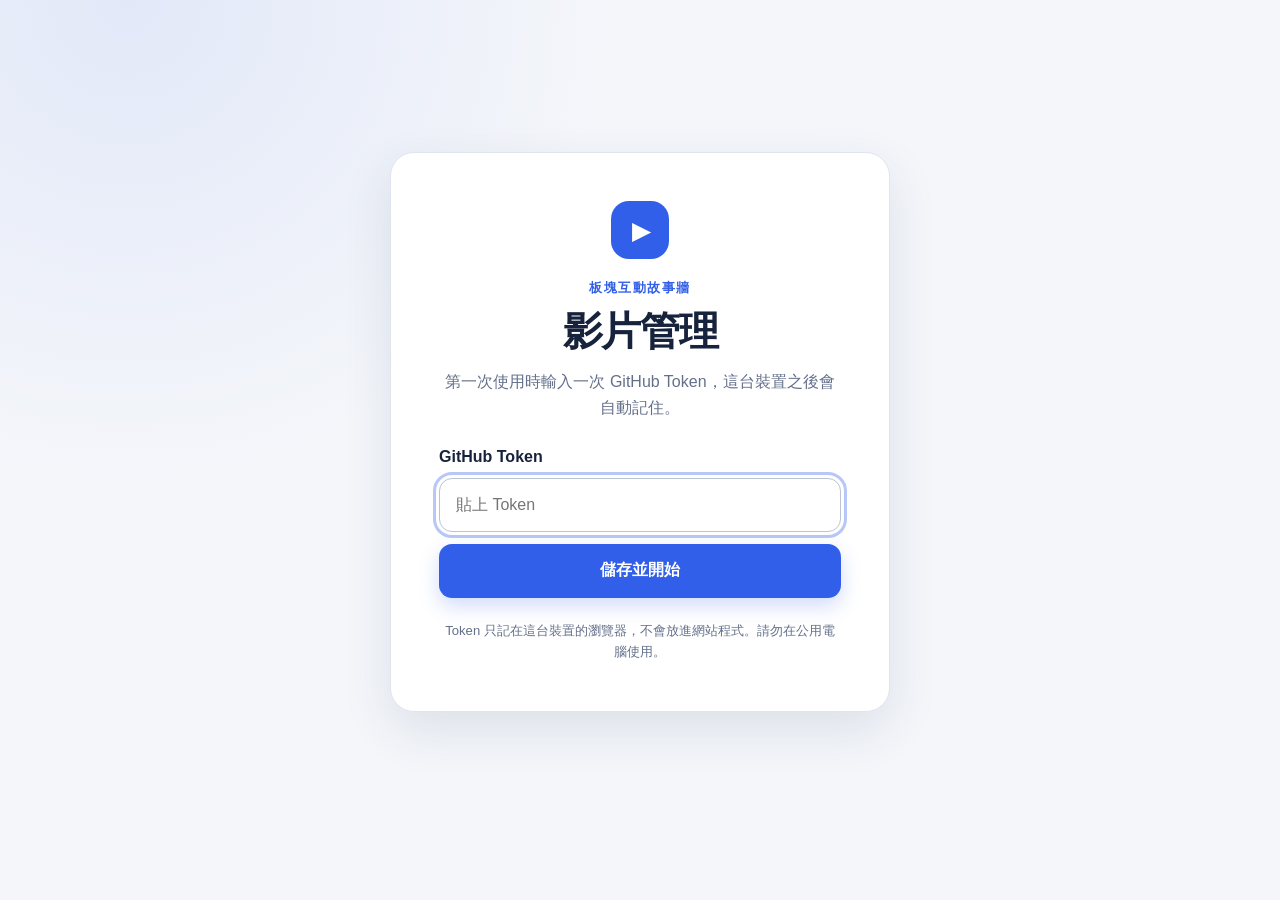
==== commit 15d1ca10: "Refresh admin preview after upload" ====
--- a/admin.html
+++ b/admin.html
@@ -5,10 +5,11 @@
     <meta name="viewport" content="width=device-width, initial-scale=1, viewport-fit=cover">
     <meta name="robots" content="noindex, nofollow">
     <meta name="referrer" content="no-referrer">
-    <meta http-equiv="Content-Security-Policy" content="default-src 'self'; connect-src 'self' https://api.github.com; img-src 'self' data:; media-src 'self' blob: https://raw.githubusercontent.com; style-src 'self'; script-src 'self'; base-uri 'none'; form-action 'none'; frame-ancestors 'none'">
+    <meta http-equiv="Content-Security-Policy" content="default-src 'self'; connect-src 'self' https://api.github.com; img-src 'self' data:; media-src 'self' blob: https://raw.githubusercontent.com; style-src 'self'; script-src 'self'; base-uri 'none'; form-action 'none'">
     <title>更新展示影片</title>
+    <link rel="icon" href="data:,">
     <link rel="stylesheet" href="admin.css?v=2">
-    <script src="admin.js?v=2" defer></script>
+    <script src="admin.js?v=3" defer></script>
   </head>
   <body>
     <div class="page-shell">
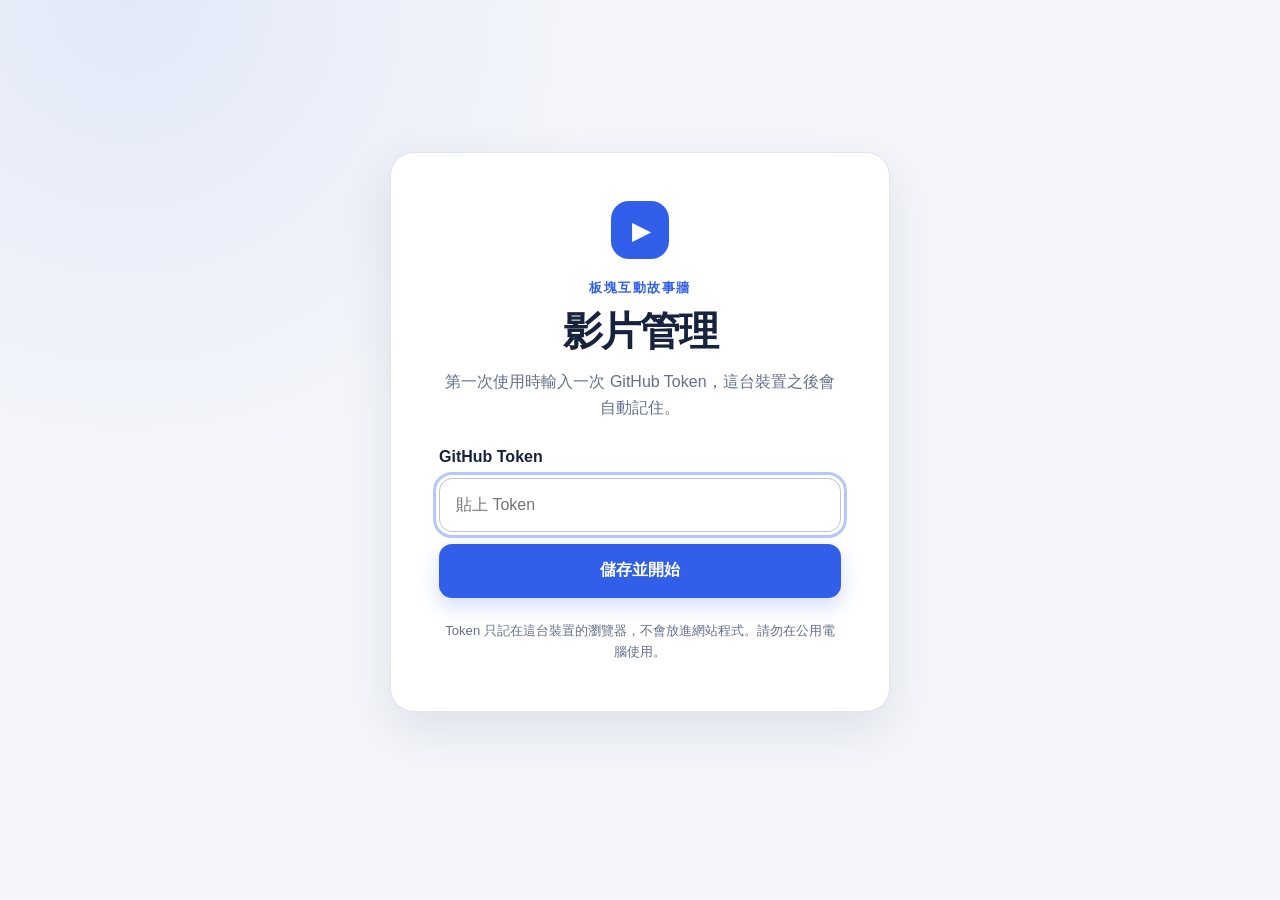
==== commit 37030699: "Add automatic video transcoding" ====
--- a/admin.html
+++ b/admin.html
@@ -8,8 +8,8 @@
     <meta http-equiv="Content-Security-Policy" content="default-src 'self'; connect-src 'self' https://api.github.com; img-src 'self' data:; media-src 'self' blob: https://raw.githubusercontent.com; style-src 'self'; script-src 'self'; base-uri 'none'; form-action 'none'">
     <title>更新展示影片</title>
     <link rel="icon" href="data:,">
-    <link rel="stylesheet" href="admin.css?v=2">
-    <script src="admin.js?v=3" defer></script>
+    <link rel="stylesheet" href="admin.css?v=4">
+    <script src="admin.js?v=4" defer></script>
   </head>
   <body>
     <div class="page-shell">
@@ -52,7 +52,7 @@
           <button id="changeTokenButton" class="text-button" type="button">更換 Token</button>
         </header>
 
-        <p class="intro">選好要更換的編號，再選擇新影片並上傳。</p>
+        <p class="intro">選好要更換的編號，再選擇新影片。網站會自動轉成適合 iPad 的格式。</p>
 
         <section class="step-card" aria-labelledby="choose-node-title">
           <div class="step-heading">
@@ -87,18 +87,24 @@
           <div class="step-heading">
             <span class="step-number" aria-hidden="true">2</span>
             <div>
-              <h2 id="choose-file-title">選擇新的 MP4 影片</h2>
-              <p>選完後會先在下方預覽，不會立刻上傳。</p>
+              <h2 id="choose-file-title">選擇新的影片</h2>
+              <p>MP4、MOV、MKV、AVI、WebM 都可以，選完不會立刻上傳。</p>
             </div>
           </div>
 
-          <input id="videoFileInput" class="file-input" type="file" accept="video/mp4,.mp4">
+          <div class="conversion-note">
+            <strong>自動轉檔</strong>
+            <span>GitHub 會把影片轉成 H.264 + AAC MP4，並自動壓縮到可發布的大小。</span>
+          </div>
+
+          <input id="videoFileInput" class="file-input" type="file" accept="video/*,.mkv,.avi,.mov,.m4v,.webm">
           <label class="file-button" for="videoFileInput">選擇影片</label>
           <p id="selectedFileName" class="selected-file">尚未選擇影片</p>
 
           <div id="newVideoPanel" class="new-video" hidden>
             <p>新影片預覽</p>
             <video id="newVideo" controls playsinline preload="metadata"></video>
+            <p id="newVideoHint" class="preview-hint">如果這個格式無法預覽，仍然可以上傳並自動轉檔。</p>
           </div>
         </section>
 
@@ -106,18 +112,32 @@
           <div class="step-heading">
             <span class="step-number" aria-hidden="true">3</span>
             <div>
-              <h2 id="upload-title">上傳並替換</h2>
-              <p id="uploadSummary">新影片會替換「影片 1」。</p>
+              <h2 id="upload-title">上傳並自動轉檔</h2>
+              <p id="uploadSummary">轉檔完成後會替換「影片 1」。</p>
             </div>
           </div>
 
           <button id="uploadButton" class="primary-button upload-button" type="button" disabled>
-            上傳並替換影片 1
+            上傳並自動轉檔影片 1
           </button>
+          <div id="jobProgress" class="job-progress" hidden>
+            <div
+              id="progressTrack"
+              class="progress-track"
+              role="progressbar"
+              aria-label="影片處理進度"
+              aria-valuemin="0"
+              aria-valuemax="100"
+              aria-valuenow="0"
+            >
+              <span id="progressBar"></span>
+            </div>
+            <p id="progressText">準備中…</p>
+          </div>
           <p id="uploadMessage" class="message" role="status" aria-live="polite" hidden></p>
         </section>
 
-        <p class="footer-note">上傳完成後，牆內 iPad 最晚約 5 分鐘會取得新影片。</p>
+        <p class="footer-note">上傳後可以關閉此頁；GitHub 會繼續轉檔。完成後，牆內 iPad 最晚約 5 分鐘會取得新影片。</p>
       </main>
     </div>
 
--- a/admin.css
+++ b/admin.css
@@ -366,12 +366,37 @@
   margin: 0 0 0 12px;
 }
 
+.conversion-note {
+  display: flex;
+  align-items: flex-start;
+  gap: 10px;
+  margin: -4px 0 20px;
+  padding: 13px 15px;
+  color: #44516d;
+  background: #f2f6ff;
+  border: 1px solid #d7e1ff;
+  border-radius: 13px;
+  line-height: 1.55;
+}
+
+.conversion-note strong {
+  flex: 0 0 auto;
+  color: var(--blue);
+}
+
 .new-video {
   margin-top: 22px;
 }
 
 .new-video > p {
   margin-bottom: 9px;
+}
+
+.new-video .preview-hint {
+  margin: 9px 0 0;
+  color: var(--muted);
+  font-size: 0.88rem;
+  font-weight: 500;
 }
 
 .upload-step {
@@ -382,6 +407,33 @@
   width: 100%;
   min-height: 60px;
   font-size: 1.08rem;
+}
+
+.job-progress {
+  margin-top: 17px;
+}
+
+.progress-track {
+  width: 100%;
+  height: 12px;
+  overflow: hidden;
+  background: #e2e7f0;
+  border-radius: 999px;
+}
+
+.progress-track span {
+  display: block;
+  width: 0;
+  height: 100%;
+  background: linear-gradient(90deg, var(--blue), #6f8cff);
+  border-radius: inherit;
+  transition: width 350ms ease;
+}
+
+.job-progress p {
+  margin: 9px 2px 0;
+  color: var(--muted);
+  font-size: 0.92rem;
 }
 
 .message {
